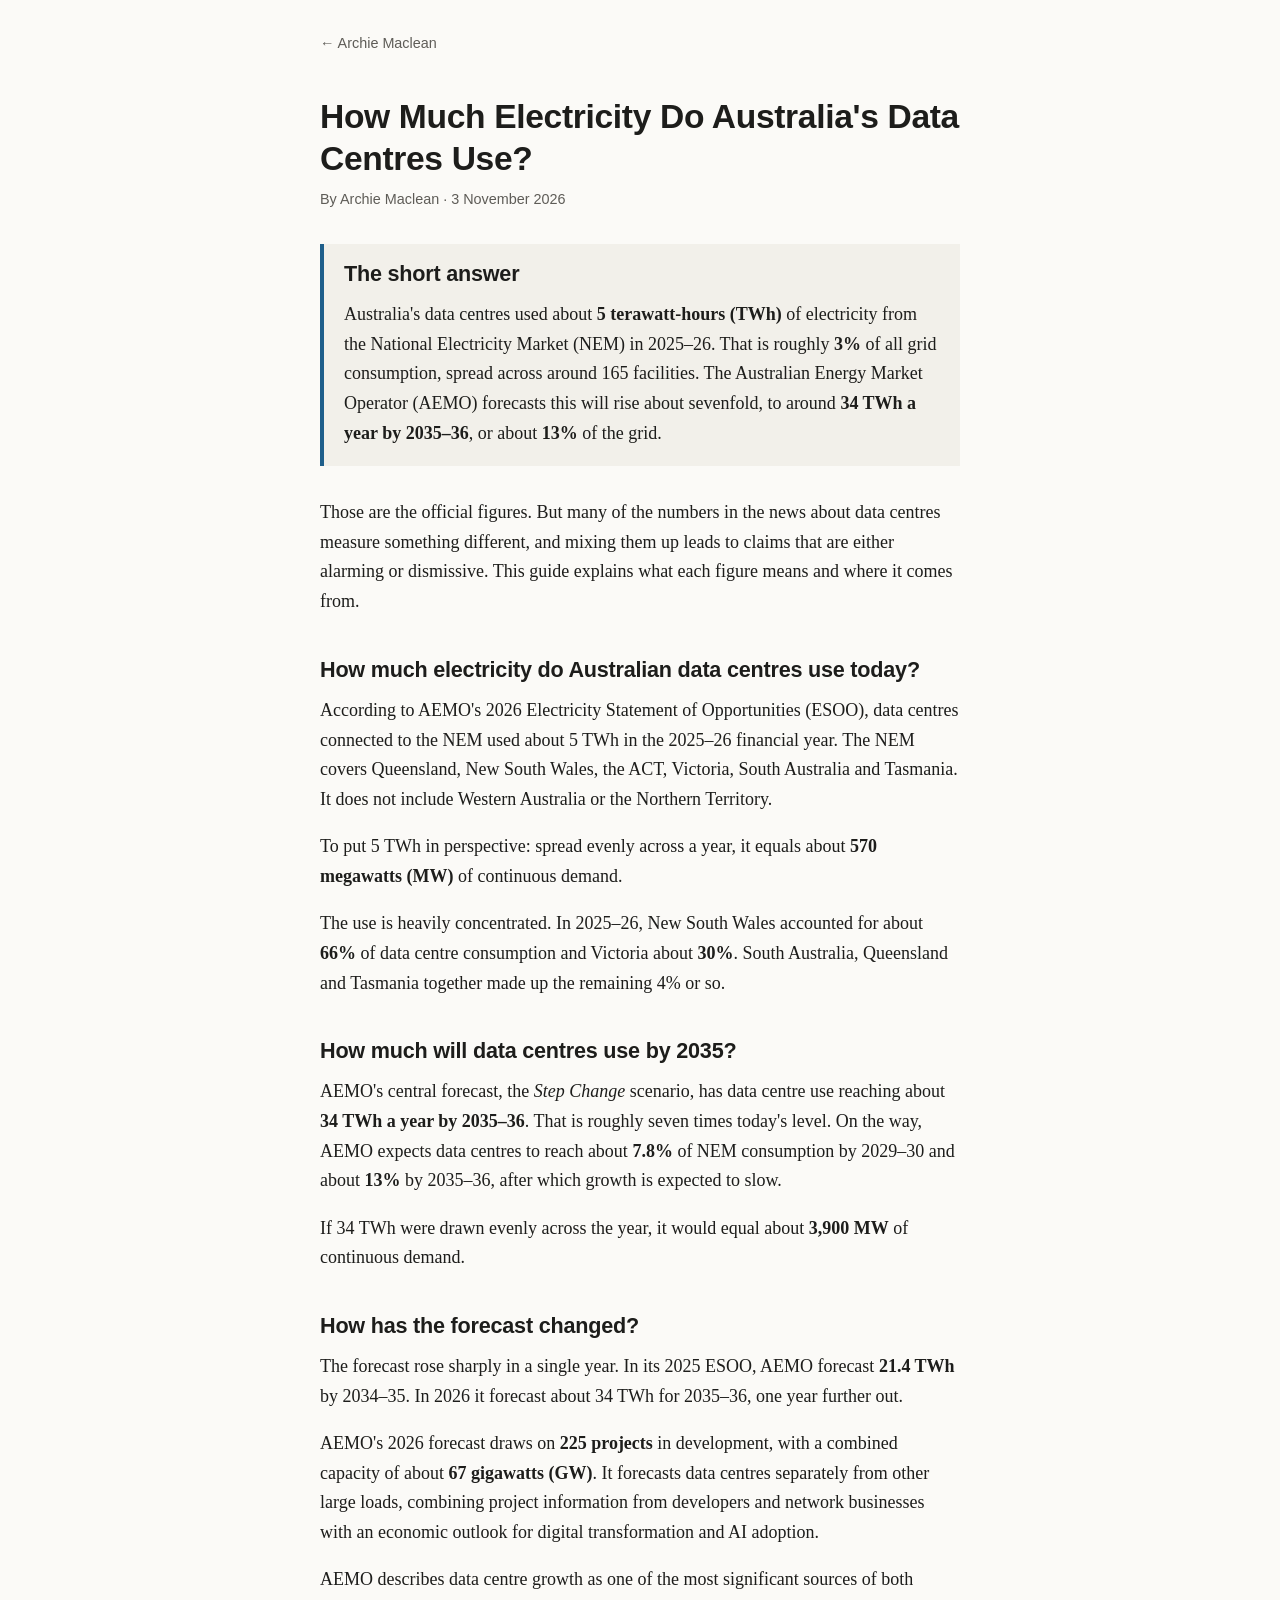
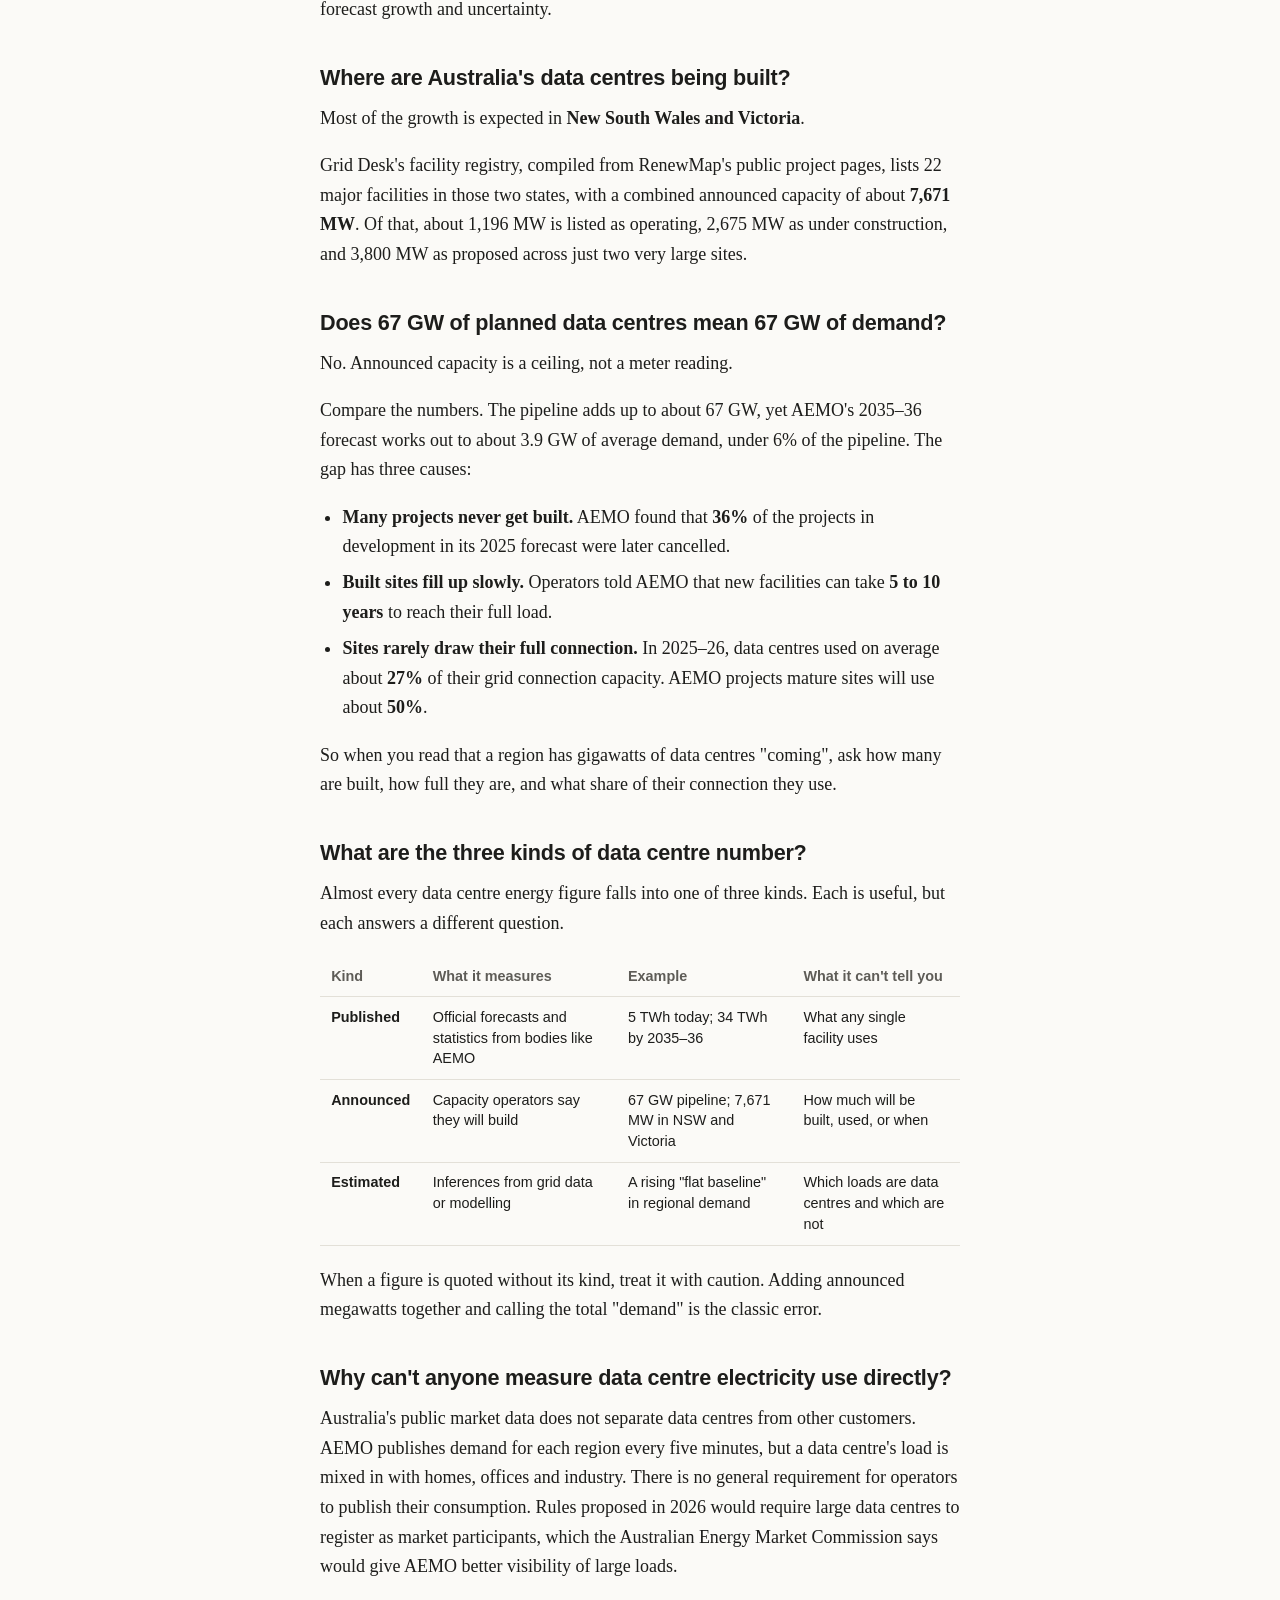
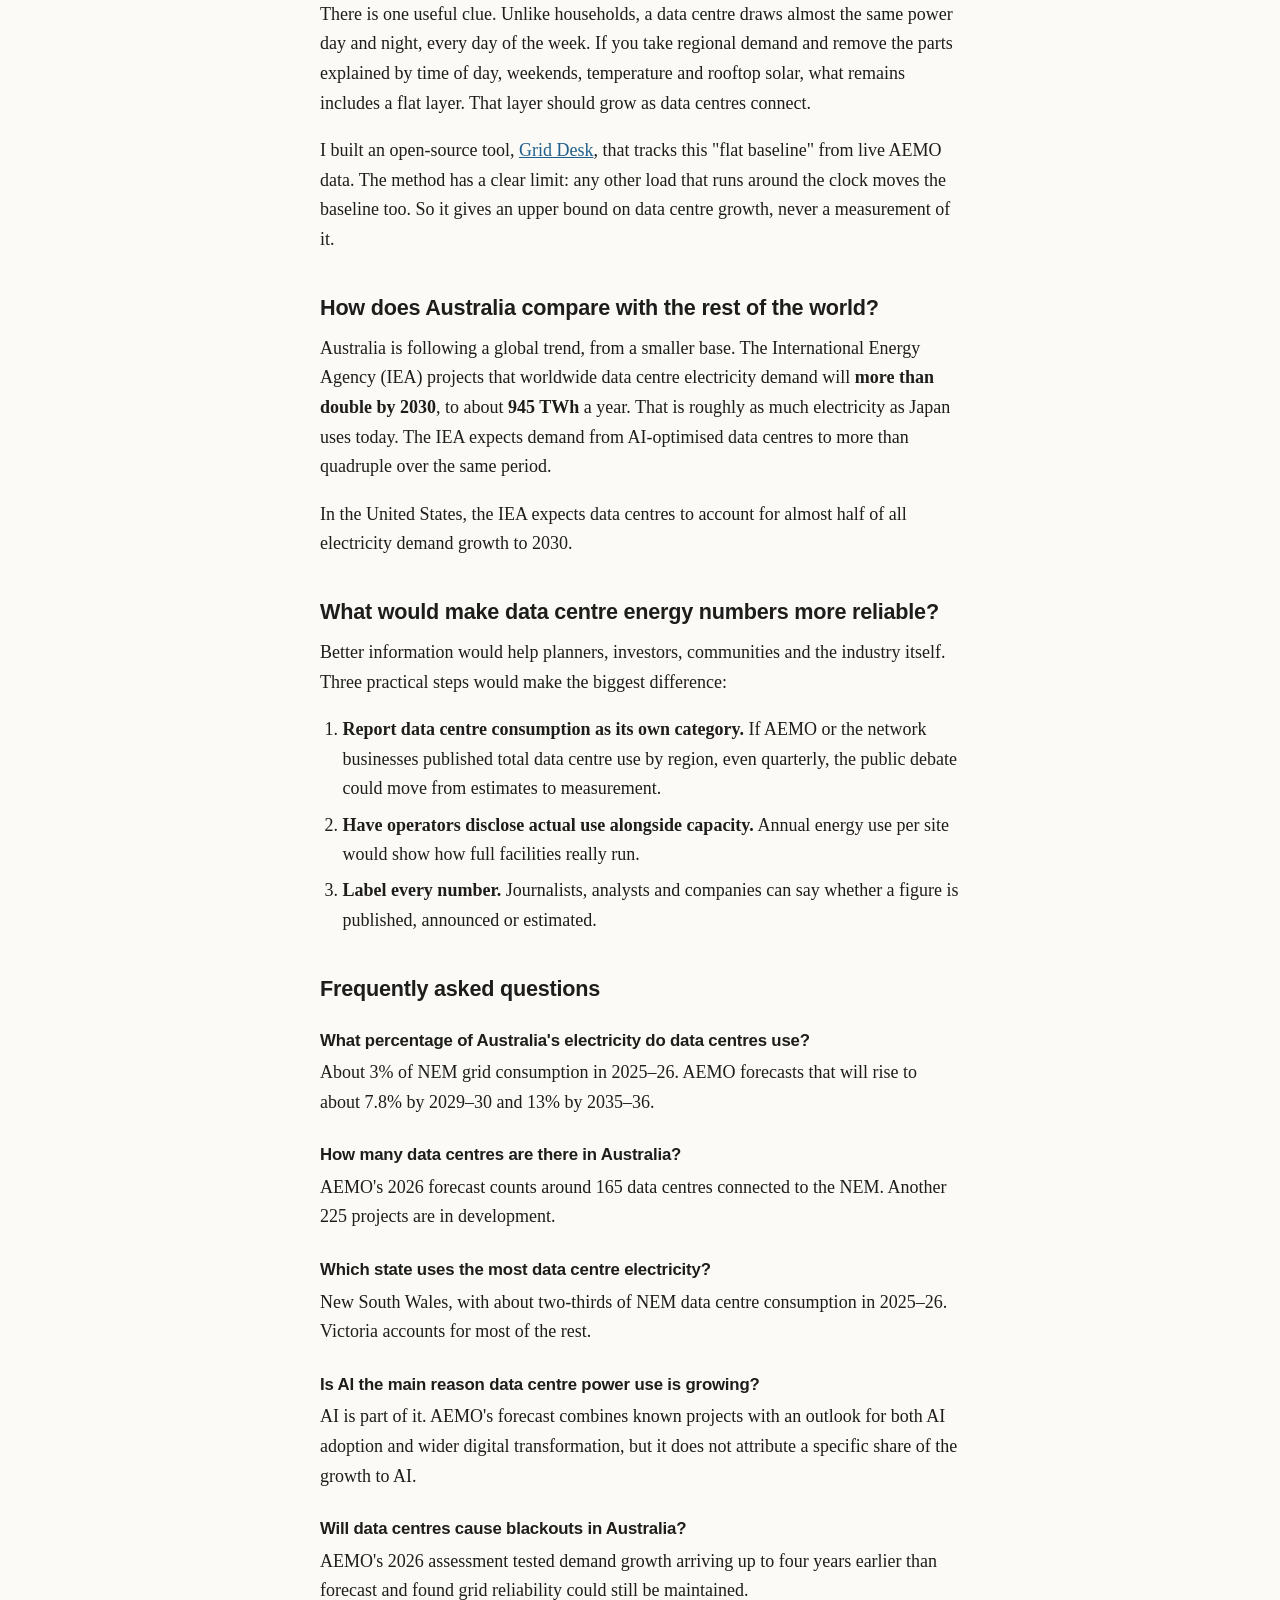
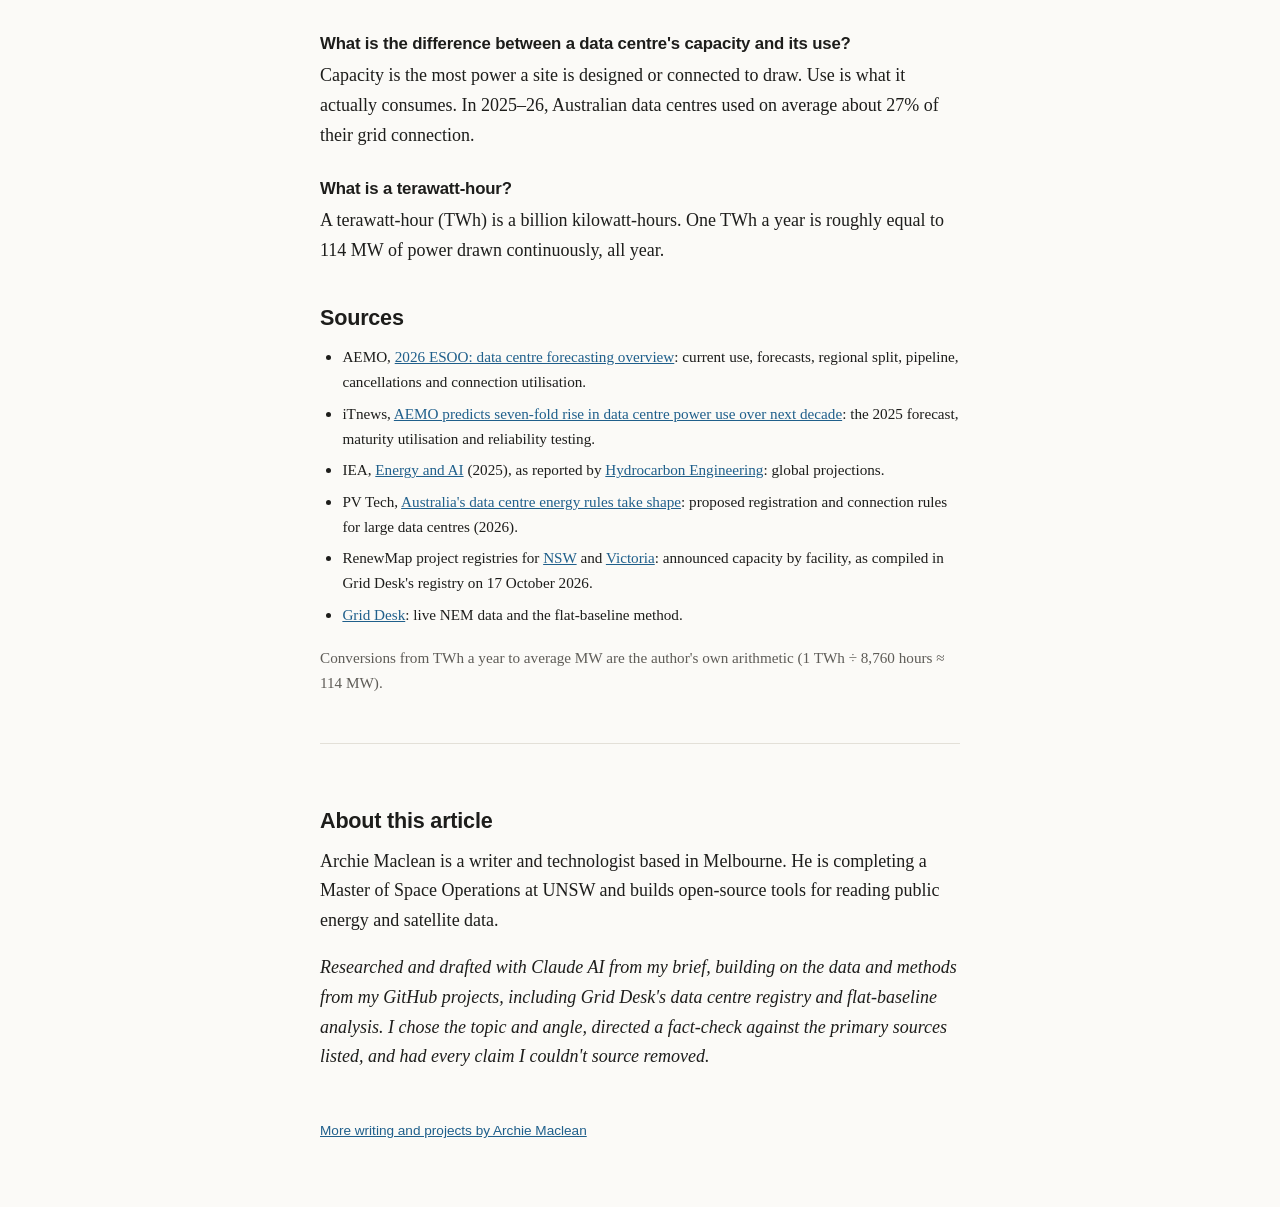
==== australia-data-centre-electricity/index.html @ 58b72e20 "Add portfolio home page and data centre electricity article Home page links writing and projects. Th" ====
<!doctype html>
<html lang="en-AU">
<head>
<meta charset="utf-8">
<meta name="viewport" content="width=device-width, initial-scale=1">
<title>How Much Electricity Do Australia's Data Centres Use? (2026)</title>
<meta name="description" content="Australia's data centres use about 5 TWh a year, 3% of the grid. AEMO forecasts 34 TWh by 2035–36. Here's what the numbers really mean.">
<meta name="author" content="Archie Maclean">
<link rel="canonical" href="https://archer7778.github.io/australia-data-centre-electricity/">
<meta property="og:type" content="article">
<meta property="og:title" content="How Much Electricity Do Australia's Data Centres Use?">
<meta property="og:description" content="About 5 TWh a year today, 3% of the grid. AEMO forecasts 34 TWh by 2035–36. What the numbers really mean.">
<meta property="og:url" content="https://archer7778.github.io/australia-data-centre-electricity/">
<meta property="article:published_time" content="2026-11-03">
<meta property="article:author" content="Archie Maclean">
<meta name="twitter:card" content="summary">
<link rel="stylesheet" href="../assets/style.css">
<script type="application/ld+json">
{
  "@context": "https://schema.org",
  "@type": "Article",
  "headline": "How Much Electricity Do Australia's Data Centres Use?",
  "description": "Australia's data centres use about 5 TWh a year, 3% of the grid. AEMO forecasts 34 TWh by 2035–36. Here's what the numbers really mean.",
  "datePublished": "2026-11-03",
  "dateModified": "2026-11-03",
  "inLanguage": "en-AU",
  "mainEntityOfPage": "https://archer7778.github.io/australia-data-centre-electricity/",
  "author": {
    "@type": "Person",
    "name": "Archie Maclean",
    "url": "https://archer7778.github.io/",
    "sameAs": ["https://www.linkedin.com/in/archiemaclean-590454a8", "https://github.com/archer7778"]
  },
  "about": ["Data centres", "Electricity demand", "National Electricity Market", "Artificial intelligence"],
  "citation": [
    "https://www.aemo.com.au/-/media/files/electricity/nem/planning_and_forecasting/nem_esoo/2026/2026-esoo-data-centre-forecasting-overview.pdf",
    "https://www.itnews.com.au/news/aemo-predicts-seven-fold-rise-in-data-centre-power-use-over-next-decade-628396",
    "https://www.iea.org/news/ai-is-set-to-drive-surging-electricity-demand-from-data-centres-while-offering-the-potential-to-transform-how-the-energy-sector-works"
  ]
}
</script>
<script type="application/ld+json">
{
  "@context": "https://schema.org",
  "@type": "FAQPage",
  "mainEntity": [
    {"@type": "Question", "name": "What percentage of Australia's electricity do data centres use?",
     "acceptedAnswer": {"@type": "Answer", "text": "About 3% of NEM grid consumption in 2025–26. AEMO forecasts that will rise to about 7.8% by 2029–30 and 13% by 2035–36."}},
    {"@type": "Question", "name": "How many data centres are there in Australia?",
     "acceptedAnswer": {"@type": "Answer", "text": "AEMO's 2026 forecast counts around 165 data centres connected to the NEM. Another 225 projects are in development."}},
    {"@type": "Question", "name": "Which state uses the most data centre electricity?",
     "acceptedAnswer": {"@type": "Answer", "text": "New South Wales, with about two-thirds of NEM data centre consumption in 2025–26. Victoria accounts for most of the rest."}},
    {"@type": "Question", "name": "Is AI the main reason data centre power use is growing?",
     "acceptedAnswer": {"@type": "Answer", "text": "AI is part of it. AEMO's forecast combines known projects with an outlook for both AI adoption and wider digital transformation, but it does not attribute a specific share of the growth to AI."}},
    {"@type": "Question", "name": "Will data centres cause blackouts in Australia?",
     "acceptedAnswer": {"@type": "Answer", "text": "AEMO's 2026 assessment tested demand growth arriving up to four years earlier than forecast and found grid reliability could still be maintained."}},
    {"@type": "Question", "name": "What is the difference between a data centre's capacity and its use?",
     "acceptedAnswer": {"@type": "Answer", "text": "Capacity is the most power a site is designed or connected to draw. Use is what it actually consumes. In 2025–26, Australian data centres used on average about 27% of their grid connection."}},
    {"@type": "Question", "name": "What is a terawatt-hour?",
     "acceptedAnswer": {"@type": "Answer", "text": "A terawatt-hour (TWh) is a billion kilowatt-hours. One TWh a year is roughly equal to 114 MW of power drawn continuously, all year."}}
  ]
}
</script>
</head>
<body>
<div class="wrap">
<nav class="site-nav"><a href="../">← Archie Maclean</a></nav>
<article>
<h1>How Much Electricity Do Australia's Data Centres Use?</h1>
<p class="byline">By Archie Maclean · <time datetime="2026-11-03">3 November 2026</time></p>

<section class="answer">
<h2>The short answer</h2>
<p>Australia's data centres used about <strong>5 terawatt-hours (TWh)</strong> of electricity from the National Electricity Market (NEM) in 2025–26. That is roughly <strong>3%</strong> of all grid consumption, spread across around 165 facilities. The Australian Energy Market Operator (AEMO) forecasts this will rise about sevenfold, to around <strong>34 TWh a year by 2035–36</strong>, or about <strong>13%</strong> of the grid.</p>
</section>

<p>Those are the official figures. But many of the numbers in the news about data centres measure something different, and mixing them up leads to claims that are either alarming or dismissive. This guide explains what each figure means and where it comes from.</p>

<h2>How much electricity do Australian data centres use today?</h2>
<p>According to AEMO's 2026 Electricity Statement of Opportunities (ESOO), data centres connected to the NEM used about 5 TWh in the 2025–26 financial year. The NEM covers Queensland, New South Wales, the ACT, Victoria, South Australia and Tasmania. It does not include Western Australia or the Northern Territory.</p>
<p>To put 5 TWh in perspective: spread evenly across a year, it equals about <strong>570 megawatts (MW)</strong> of continuous demand.</p>
<p>The use is heavily concentrated. In 2025–26, New South Wales accounted for about <strong>66%</strong> of data centre consumption and Victoria about <strong>30%</strong>. South Australia, Queensland and Tasmania together made up the remaining 4% or so.</p>

<h2>How much will data centres use by 2035?</h2>
<p>AEMO's central forecast, the <em>Step Change</em> scenario, has data centre use reaching about <strong>34 TWh a year by 2035–36</strong>. That is roughly seven times today's level. On the way, AEMO expects data centres to reach about <strong>7.8%</strong> of NEM consumption by 2029–30 and about <strong>13%</strong> by 2035–36, after which growth is expected to slow.</p>
<p>If 34 TWh were drawn evenly across the year, it would equal about <strong>3,900 MW</strong> of continuous demand.</p>

<h2>How has the forecast changed?</h2>
<p>The forecast rose sharply in a single year. In its 2025 ESOO, AEMO forecast <strong>21.4 TWh</strong> by 2034–35. In 2026 it forecast about 34 TWh for 2035–36, one year further out.</p>
<p>AEMO's 2026 forecast draws on <strong>225 projects</strong> in development, with a combined capacity of about <strong>67 gigawatts (GW)</strong>. It forecasts data centres separately from other large loads, combining project information from developers and network businesses with an economic outlook for digital transformation and AI adoption.</p>
<p>AEMO describes data centre growth as one of the most significant sources of both forecast growth and uncertainty.</p>

<h2>Where are Australia's data centres being built?</h2>
<p>Most of the growth is expected in <strong>New South Wales and Victoria</strong>.</p>
<p>Grid Desk's facility registry, compiled from RenewMap's public project pages, lists 22 major facilities in those two states, with a combined announced capacity of about <strong>7,671 MW</strong>. Of that, about 1,196 MW is listed as operating, 2,675 MW as under construction, and 3,800 MW as proposed across just two very large sites.</p>

<h2>Does 67 GW of planned data centres mean 67 GW of demand?</h2>
<p>No. Announced capacity is a ceiling, not a meter reading.</p>
<p>Compare the numbers. The pipeline adds up to about 67 GW, yet AEMO's 2035–36 forecast works out to about 3.9 GW of average demand, under 6% of the pipeline. The gap has three causes:</p>
<ul>
<li><strong>Many projects never get built.</strong> AEMO found that <strong>36%</strong> of the projects in development in its 2025 forecast were later cancelled.</li>
<li><strong>Built sites fill up slowly.</strong> Operators told AEMO that new facilities can take <strong>5 to 10 years</strong> to reach their full load.</li>
<li><strong>Sites rarely draw their full connection.</strong> In 2025–26, data centres used on average about <strong>27%</strong> of their grid connection capacity. AEMO projects mature sites will use about <strong>50%</strong>.</li>
</ul>
<p>So when you read that a region has gigawatts of data centres "coming", ask how many are built, how full they are, and what share of their connection they use.</p>

<h2>What are the three kinds of data centre number?</h2>
<p>Almost every data centre energy figure falls into one of three kinds. Each is useful, but each answers a different question.</p>
<div class="table-scroll">
<table>
<thead><tr><th>Kind</th><th>What it measures</th><th>Example</th><th>What it can't tell you</th></tr></thead>
<tbody>
<tr><td><strong>Published</strong></td><td>Official forecasts and statistics from bodies like AEMO</td><td>5 TWh today; 34 TWh by 2035–36</td><td>What any single facility uses</td></tr>
<tr><td><strong>Announced</strong></td><td>Capacity operators say they will build</td><td>67 GW pipeline; 7,671 MW in NSW and Victoria</td><td>How much will be built, used, or when</td></tr>
<tr><td><strong>Estimated</strong></td><td>Inferences from grid data or modelling</td><td>A rising "flat baseline" in regional demand</td><td>Which loads are data centres and which are not</td></tr>
</tbody>
</table>
</div>
<p>When a figure is quoted without its kind, treat it with caution. Adding announced megawatts together and calling the total "demand" is the classic error.</p>

<h2>Why can't anyone measure data centre electricity use directly?</h2>
<p>Australia's public market data does not separate data centres from other customers. AEMO publishes demand for each region every five minutes, but a data centre's load is mixed in with homes, offices and industry. There is no general requirement for operators to publish their consumption. Rules proposed in 2026 would require large data centres to register as market participants, which the Australian Energy Market Commission says would give AEMO better visibility of large loads.</p>
<p>There is one useful clue. Unlike households, a data centre draws almost the same power day and night, every day of the week. If you take regional demand and remove the parts explained by time of day, weekends, temperature and rooftop solar, what remains includes a flat layer. That layer should grow as data centres connect.</p>
<p>I built an open-source tool, <a href="https://archer7778.github.io/grid-desk/">Grid Desk</a>, that tracks this "flat baseline" from live AEMO data. The method has a clear limit: any other load that runs around the clock moves the baseline too. So it gives an upper bound on data centre growth, never a measurement of it.</p>

<h2>How does Australia compare with the rest of the world?</h2>
<p>Australia is following a global trend, from a smaller base. The International Energy Agency (IEA) projects that worldwide data centre electricity demand will <strong>more than double by 2030</strong>, to about <strong>945 TWh</strong> a year. That is roughly as much electricity as Japan uses today. The IEA expects demand from AI-optimised data centres to more than quadruple over the same period.</p>
<p>In the United States, the IEA expects data centres to account for almost half of all electricity demand growth to 2030.</p>

<h2>What would make data centre energy numbers more reliable?</h2>
<p>Better information would help planners, investors, communities and the industry itself. Three practical steps would make the biggest difference:</p>
<ol>
<li><strong>Report data centre consumption as its own category.</strong> If AEMO or the network businesses published total data centre use by region, even quarterly, the public debate could move from estimates to measurement.</li>
<li><strong>Have operators disclose actual use alongside capacity.</strong> Annual energy use per site would show how full facilities really run.</li>
<li><strong>Label every number.</strong> Journalists, analysts and companies can say whether a figure is published, announced or estimated.</li>
</ol>

<section class="faq">
<h2>Frequently asked questions</h2>
<h3>What percentage of Australia's electricity do data centres use?</h3>
<p>About 3% of NEM grid consumption in 2025–26. AEMO forecasts that will rise to about 7.8% by 2029–30 and 13% by 2035–36.</p>
<h3>How many data centres are there in Australia?</h3>
<p>AEMO's 2026 forecast counts around 165 data centres connected to the NEM. Another 225 projects are in development.</p>
<h3>Which state uses the most data centre electricity?</h3>
<p>New South Wales, with about two-thirds of NEM data centre consumption in 2025–26. Victoria accounts for most of the rest.</p>
<h3>Is AI the main reason data centre power use is growing?</h3>
<p>AI is part of it. AEMO's forecast combines known projects with an outlook for both AI adoption and wider digital transformation, but it does not attribute a specific share of the growth to AI.</p>
<h3>Will data centres cause blackouts in Australia?</h3>
<p>AEMO's 2026 assessment tested demand growth arriving up to four years earlier than forecast and found grid reliability could still be maintained.</p>
<h3>What is the difference between a data centre's capacity and its use?</h3>
<p>Capacity is the most power a site is designed or connected to draw. Use is what it actually consumes. In 2025–26, Australian data centres used on average about 27% of their grid connection.</p>
<h3>What is a terawatt-hour?</h3>
<p>A terawatt-hour (TWh) is a billion kilowatt-hours. One TWh a year is roughly equal to 114 MW of power drawn continuously, all year.</p>
</section>

<h2>Sources</h2>
<ul class="sources">
<li>AEMO, <a href="https://www.aemo.com.au/-/media/files/electricity/nem/planning_and_forecasting/nem_esoo/2026/2026-esoo-data-centre-forecasting-overview.pdf">2026 ESOO: data centre forecasting overview</a>: current use, forecasts, regional split, pipeline, cancellations and connection utilisation.</li>
<li>iTnews, <a href="https://www.itnews.com.au/news/aemo-predicts-seven-fold-rise-in-data-centre-power-use-over-next-decade-628396">AEMO predicts seven-fold rise in data centre power use over next decade</a>: the 2025 forecast, maturity utilisation and reliability testing.</li>
<li>IEA, <a href="https://www.iea.org/news/ai-is-set-to-drive-surging-electricity-demand-from-data-centres-while-offering-the-potential-to-transform-how-the-energy-sector-works">Energy and AI</a> (2025), as reported by <a href="https://www.hydrocarbonengineering.com/special-reports/10042025/iea-ai-set-to-drive-surging-electricity-demand/">Hydrocarbon Engineering</a>: global projections.</li>
<li>PV Tech, <a href="https://www.pv-tech.org/australias-data-centre-energy-rules-take-shape-as-aemc-publishes-framework-and-nsw-moves-to-control-grid-access/">Australia's data centre energy rules take shape</a>: proposed registration and connection rules for large data centres (2026).</li>
<li>RenewMap project registries for <a href="https://renewmap.com.au/resources/projects/nsw/datacentre/">NSW</a> and <a href="https://renewmap.com.au/resources/projects/vic/datacentre/">Victoria</a>: announced capacity by facility, as compiled in Grid Desk's registry on 17 October 2026.</li>
<li><a href="https://archer7778.github.io/grid-desk/">Grid Desk</a>: live NEM data and the flat-baseline method.</li>
</ul>
<p class="note">Conversions from TWh a year to average MW are the author's own arithmetic (1 TWh ÷ 8,760 hours ≈ 114 MW).</p>

<section class="about">
<h2>About this article</h2>
<p>Archie Maclean is a writer and technologist based in Melbourne. He is completing a Master of Space Operations at UNSW and builds open-source tools for reading public energy and satellite data.</p>
<p><em>Researched and drafted with Claude AI from my brief, building on the data and methods from my GitHub projects, including Grid Desk's data centre registry and flat-baseline analysis. I chose the topic and angle, directed a fact-check against the primary sources listed, and had every claim I couldn't source removed.</em></p>
</section>
</article>
<footer><a href="../">More writing and projects by Archie Maclean</a></footer>
</div>
</body>
</html>
---- assets/style.css ----
:root {
  --bg: #fbfaf7;
  --text: #1d1d1b;
  --muted: #5e5c57;
  --rule: #e3e0d8;
  --accent: #1f5f8b;
  --panel: #f2f0ea;
  --serif: "Iowan Old Style", "Palatino Linotype", Palatino, Georgia, serif;
  --sans: -apple-system, BlinkMacSystemFont, "Segoe UI", Roboto, "Helvetica Neue", Arial, sans-serif;
}
@media (prefers-color-scheme: dark) {
  :root {
    --bg: #141413;
    --text: #ecebe6;
    --muted: #a8a59c;
    --rule: #34332f;
    --accent: #7db4dc;
    --panel: #1e1e1c;
  }
}
* { box-sizing: border-box; }
html { -webkit-text-size-adjust: 100%; }
body {
  margin: 0;
  background: var(--bg);
  color: var(--text);
  font-family: var(--serif);
  font-size: 1.125rem;
  line-height: 1.65;
}
.wrap { max-width: 42rem; margin: 0 auto; padding: 2rem 1rem 4rem; }
.site-nav { font-family: var(--sans); font-size: 0.9rem; margin-bottom: 2.5rem; }
.site-nav a { color: var(--muted); text-decoration: none; }
.site-nav a:hover { color: var(--accent); }
h1, h2, h3 { font-family: var(--sans); line-height: 1.25; letter-spacing: -0.01em; }
h1 { font-size: 2.1rem; margin: 0 0 0.5rem; }
h2 { font-size: 1.35rem; margin: 2.5rem 0 0.75rem; }
h3 { font-size: 1.05rem; margin: 1.75rem 0 0.4rem; }
p { margin: 0 0 1.1rem; }
a { color: var(--accent); }
.byline { font-family: var(--sans); color: var(--muted); font-size: 0.9rem; margin-bottom: 2rem; }
.answer {
  background: var(--panel);
  border-left: 4px solid var(--accent);
  padding: 1.1rem 1.25rem;
  margin: 0 0 2rem;
}
.answer h2 { margin-top: 0; }
.answer p:last-child { margin-bottom: 0; }
ul, ol { padding-left: 1.4rem; margin: 0 0 1.1rem; }
li { margin-bottom: 0.4rem; }
.table-scroll { overflow-x: auto; margin: 0 0 1.25rem; }
table { border-collapse: collapse; width: 100%; font-family: var(--sans); font-size: 0.9rem; line-height: 1.45; }
th, td { text-align: left; vertical-align: top; padding: 0.6rem 0.7rem; border-bottom: 1px solid var(--rule); }
th { color: var(--muted); font-weight: 600; }
.faq h3 { font-family: var(--sans); }
.sources li, .note { font-size: 0.95rem; }
.note { color: var(--muted); }
.about { border-top: 1px solid var(--rule); margin-top: 3rem; padding-top: 1.5rem; }
footer { font-family: var(--sans); font-size: 0.85rem; color: var(--muted); margin-top: 3rem; }
.card-list { list-style: none; padding: 0; }
.card-list li { border-top: 1px solid var(--rule); padding: 1rem 0; margin: 0; }
.card-list a { font-family: var(--sans); font-weight: 600; text-decoration: none; }
.card-list a:hover { text-decoration: underline; }
.card-list p { margin: 0.25rem 0 0; color: var(--muted); font-size: 1rem; }
.lede { font-size: 1.25rem; color: var(--muted); }
@media (max-width: 480px) {
  body { font-size: 1.05rem; }
  h1 { font-size: 1.7rem; }
}
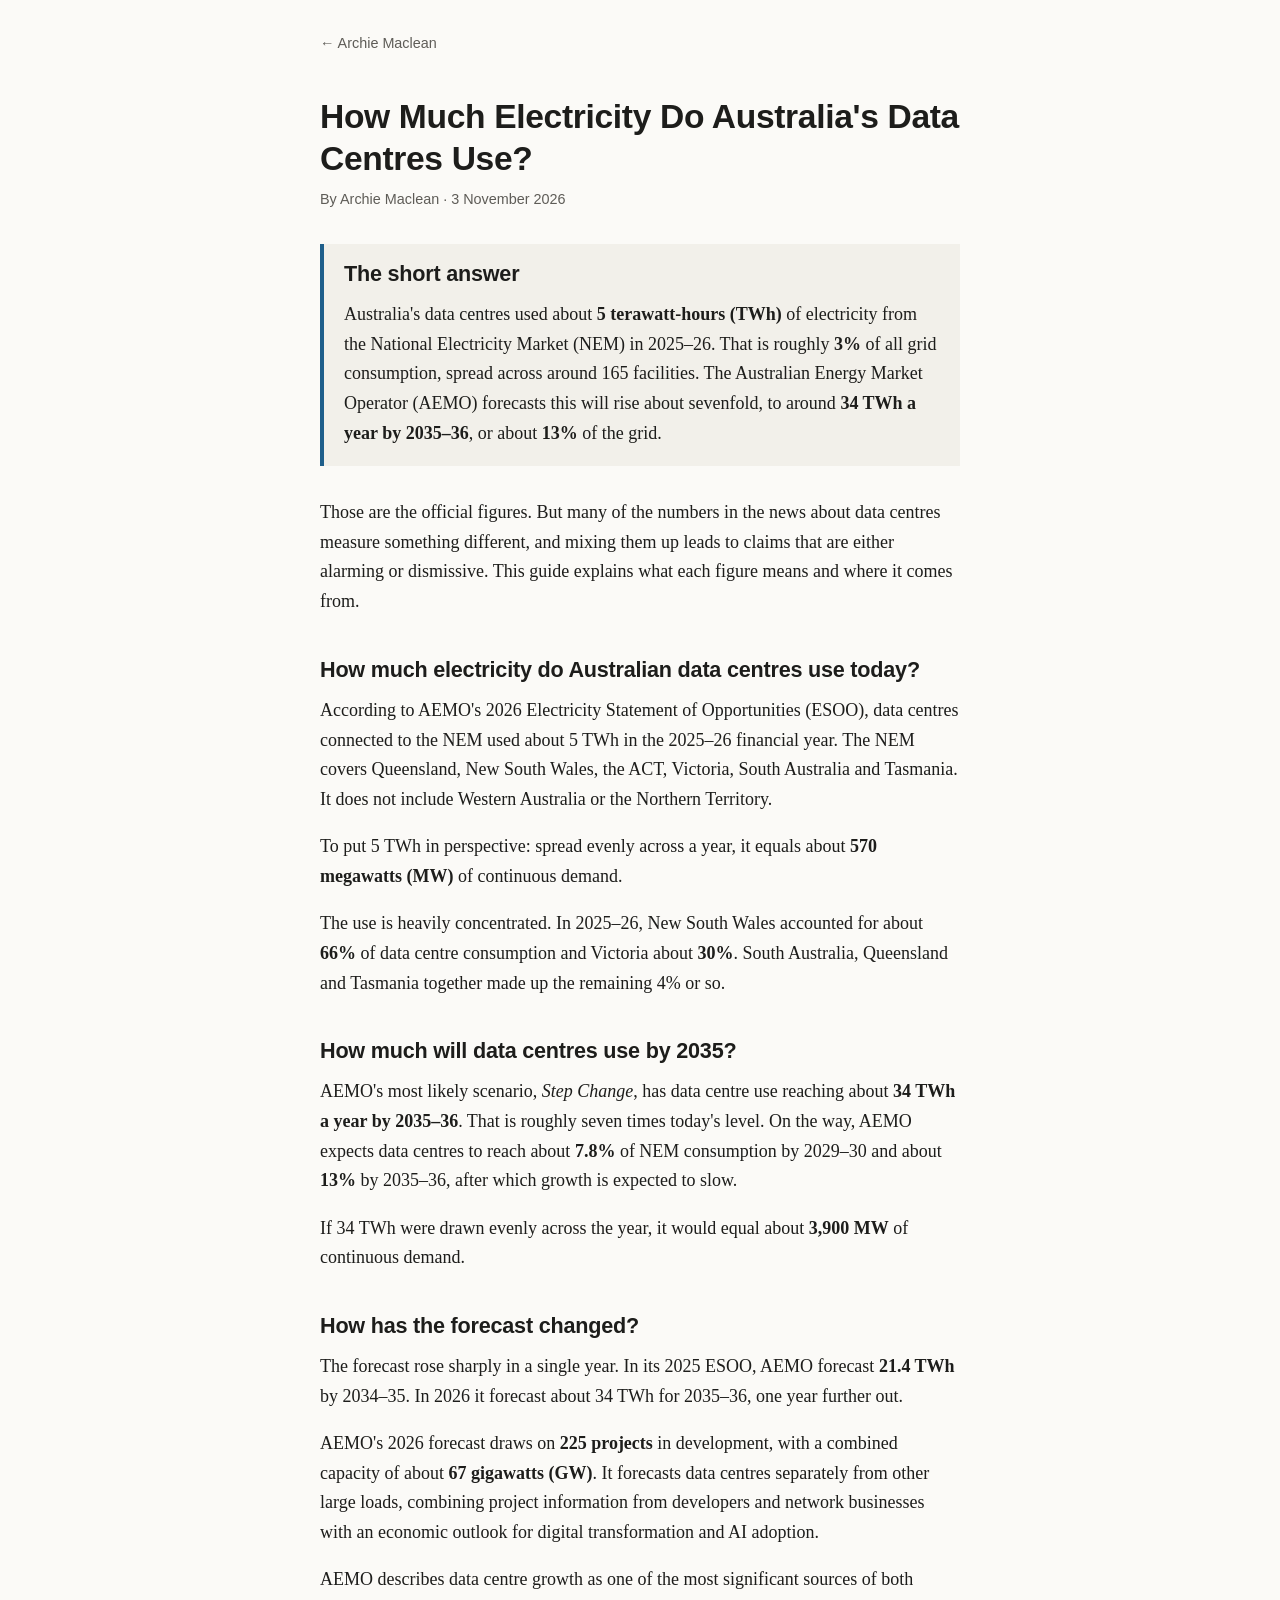
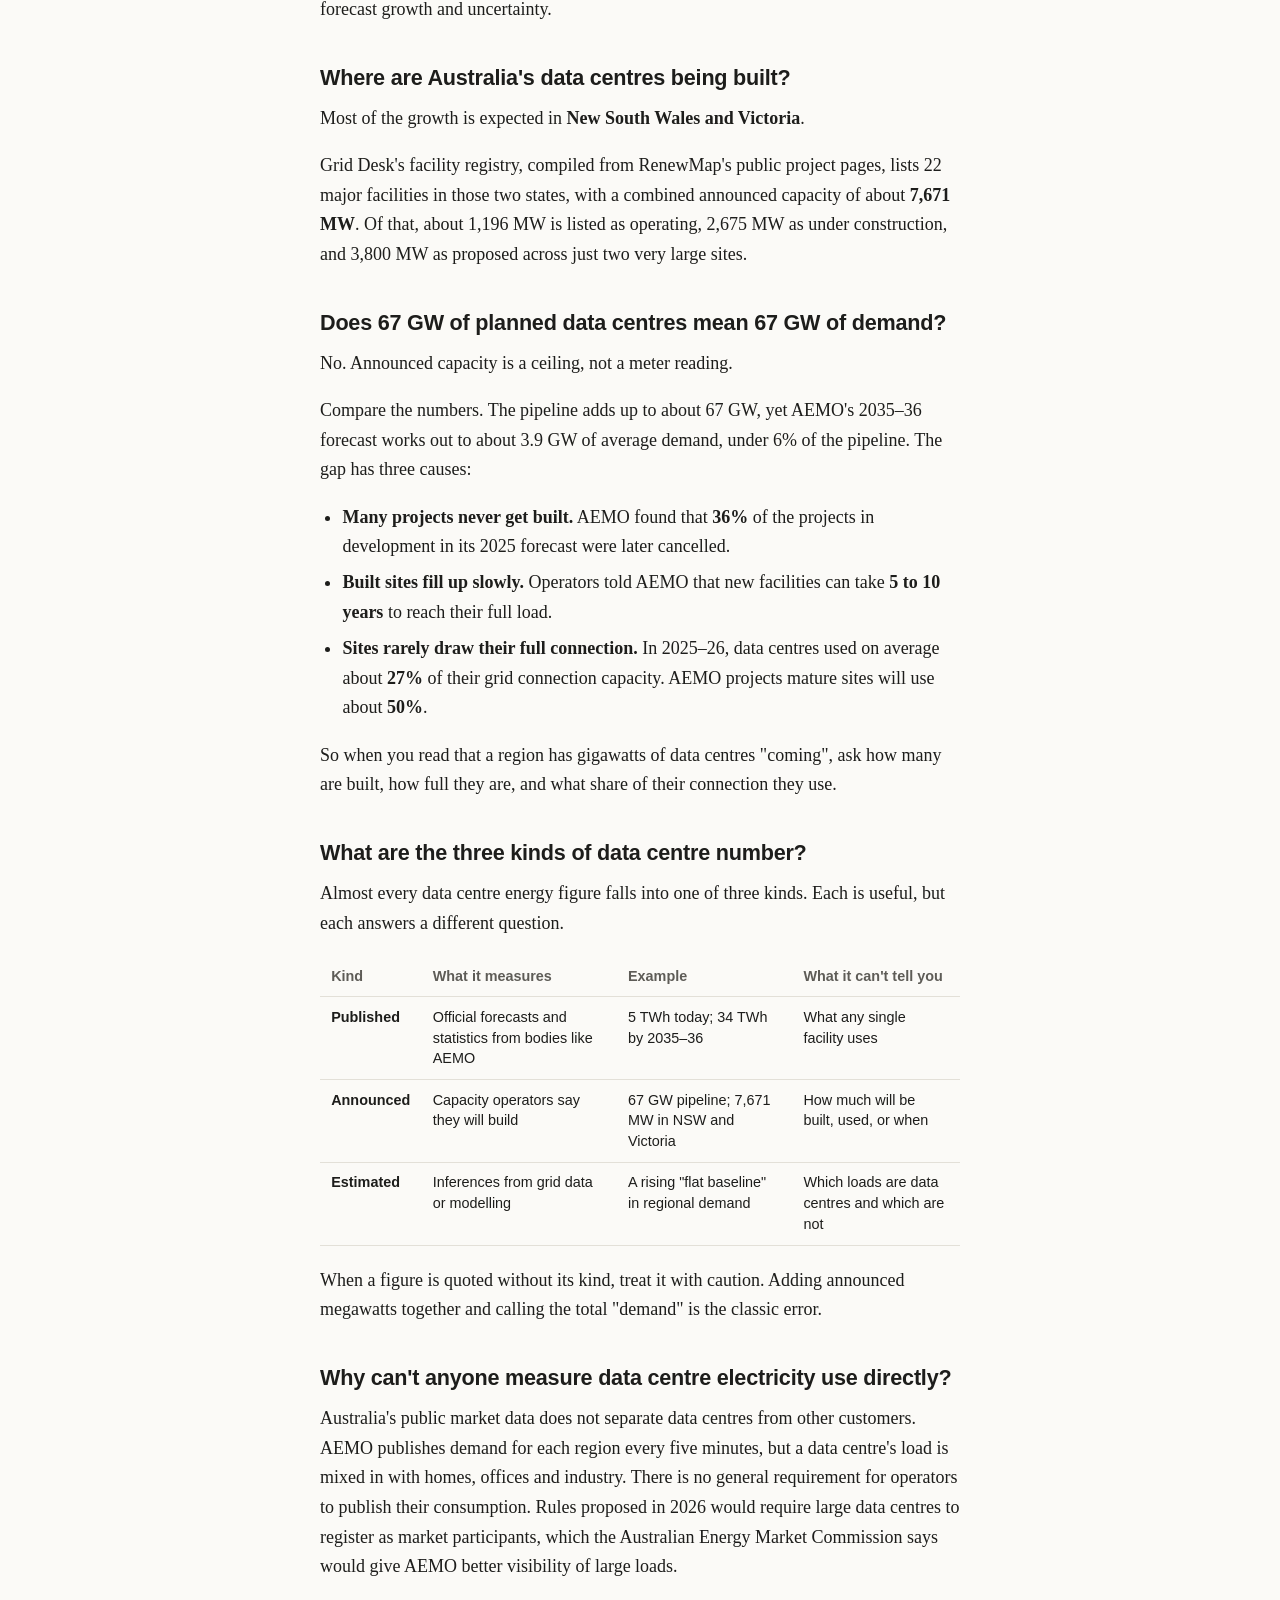
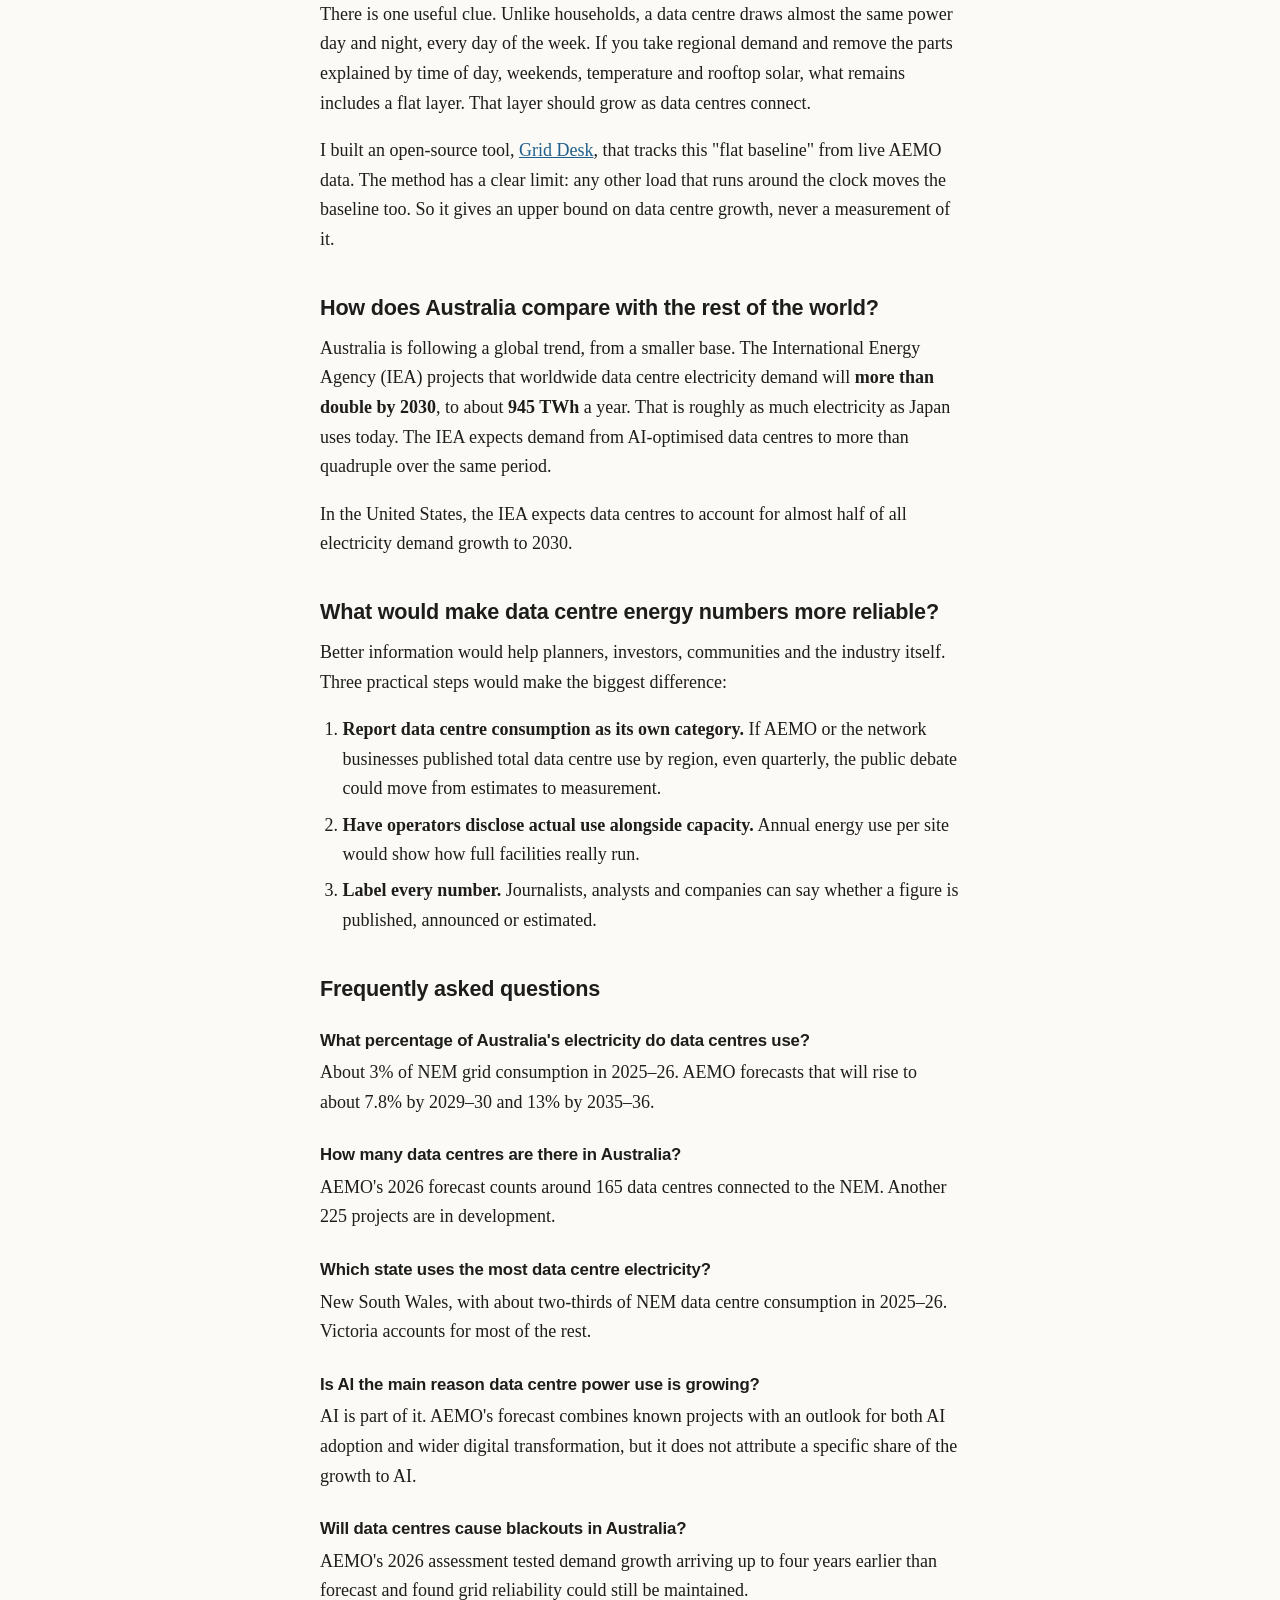
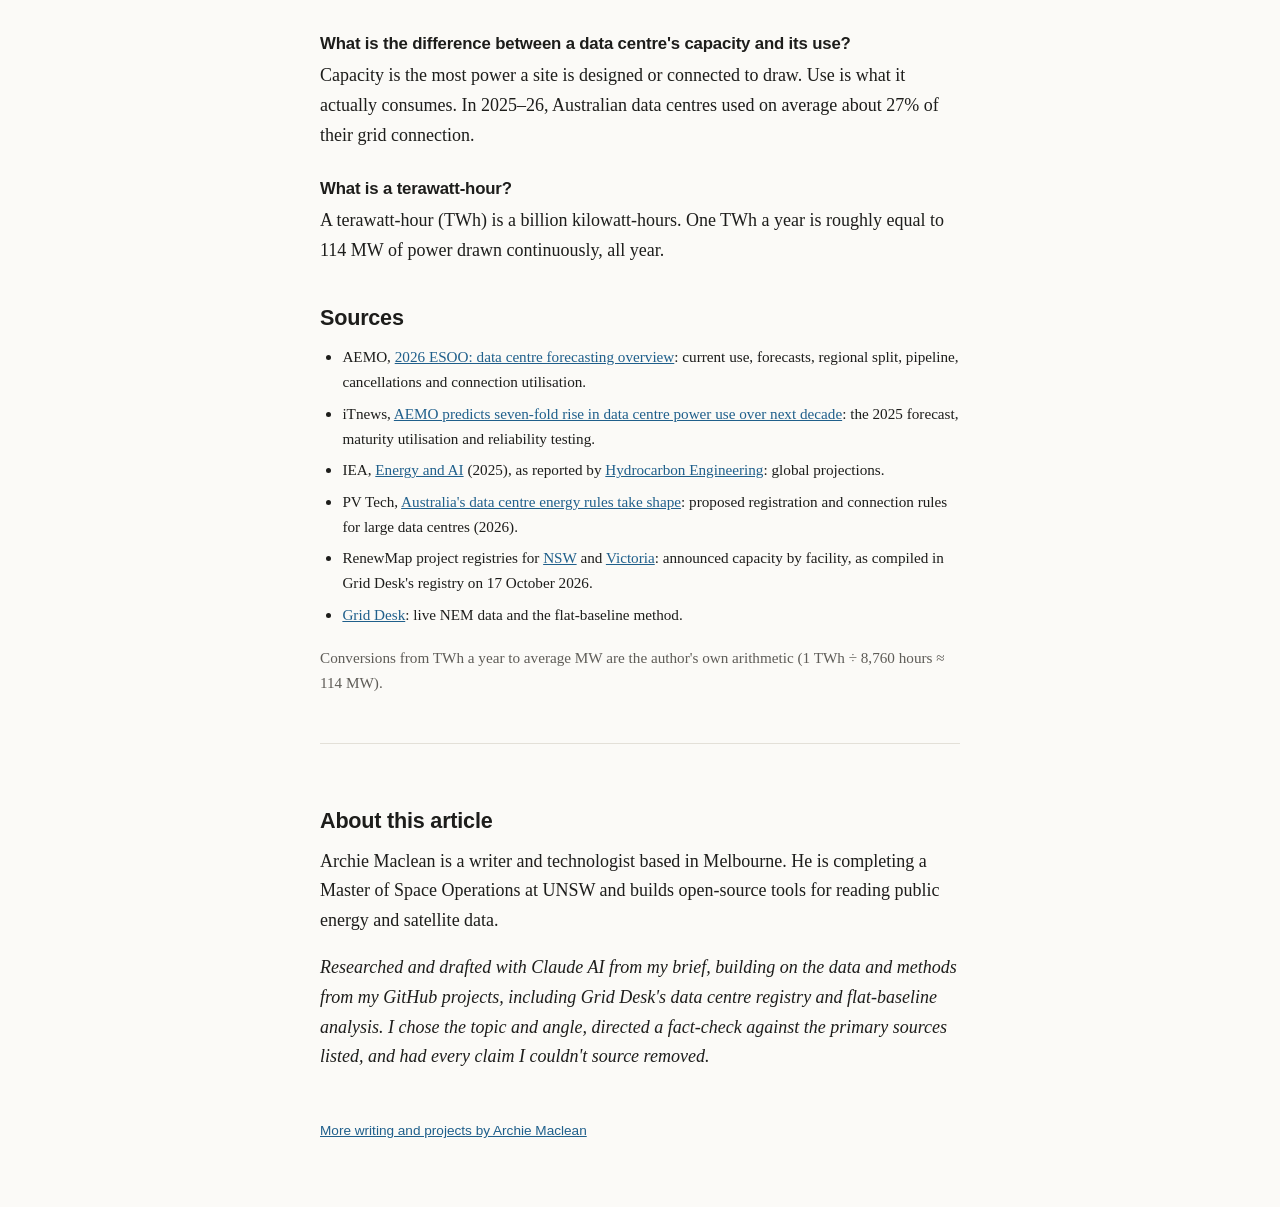
==== commit a4401bc7: "Match AEMO's wording for the Step Change scenario AEMO describes Step Change as its most likely scen" ====
--- a/australia-data-centre-electricity/index.html
+++ b/australia-data-centre-electricity/index.html
@@ -82,7 +82,7 @@
 <p>The use is heavily concentrated. In 2025–26, New South Wales accounted for about <strong>66%</strong> of data centre consumption and Victoria about <strong>30%</strong>. South Australia, Queensland and Tasmania together made up the remaining 4% or so.</p>
 
 <h2>How much will data centres use by 2035?</h2>
-<p>AEMO's central forecast, the <em>Step Change</em> scenario, has data centre use reaching about <strong>34 TWh a year by 2035–36</strong>. That is roughly seven times today's level. On the way, AEMO expects data centres to reach about <strong>7.8%</strong> of NEM consumption by 2029–30 and about <strong>13%</strong> by 2035–36, after which growth is expected to slow.</p>
+<p>AEMO's most likely scenario, <em>Step Change</em>, has data centre use reaching about <strong>34 TWh a year by 2035–36</strong>. That is roughly seven times today's level. On the way, AEMO expects data centres to reach about <strong>7.8%</strong> of NEM consumption by 2029–30 and about <strong>13%</strong> by 2035–36, after which growth is expected to slow.</p>
 <p>If 34 TWh were drawn evenly across the year, it would equal about <strong>3,900 MW</strong> of continuous demand.</p>
 
 <h2>How has the forecast changed?</h2>
